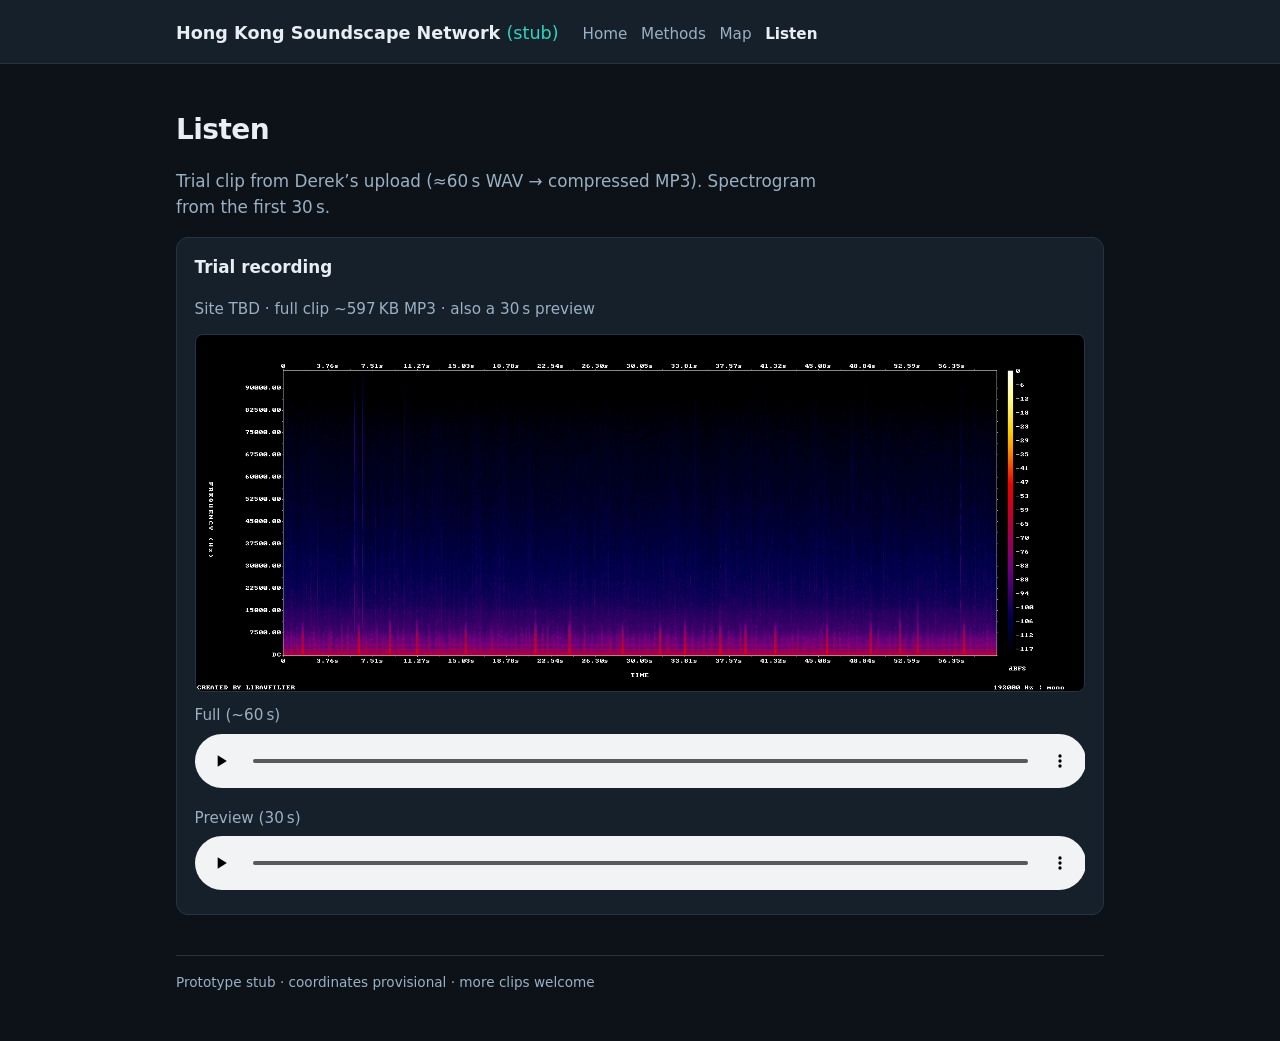
==== listen.html @ 25b22733 "Initial Hong Kong Soundscape Network site stub" ====
<!DOCTYPE html>
<html lang="en">
<head>
  <meta charset="utf-8" />
  <meta name="viewport" content="width=device-width, initial-scale=1" />
  <title>Listen · Hong Kong Soundscape Network</title>
  <link rel="stylesheet" href="css/site.css" />
  <style>
    .clip { display: grid; gap: 0.75rem; }
    .clip img { width: 100%; height: auto; border-radius: 8px; border: 1px solid var(--border); background: #000; }
    audio { width: 100%; }
  </style>
</head>
<body>
  <header class="site">
    <div class="wrap">
      <a class="brand" href="index.html">Hong Kong Soundscape Network <span>(stub)</span></a>
      <nav>
        <a href="index.html">Home</a>
        <a href="methods.html">Methods</a>
        <a href="map.html">Map</a>
        <a href="listen.html" aria-current="page">Listen</a>
      </nav>
    </div>
  </header>
  <main class="wrap">
    <h1>Listen</h1>
    <p class="lead">Trial clip from Derek’s upload (≈60 s WAV → compressed MP3). Spectrogram from the first 30 s.</p>

    <article class="card clip">
      <h3>Trial recording</h3>
      <p class="note">Site TBD · full clip ~597 KB MP3 · also a 30 s preview</p>
      <img src="assets/spectrograms/trial.png" alt="Spectrogram of trial recording (first 30 seconds)" width="1280" height="512" />
      <div>
        <p class="note" style="margin:0 0 0.35rem">Full (~60 s)</p>
        <audio controls preload="metadata" src="assets/audio/trial.mp3"></audio>
      </div>
      <div>
        <p class="note" style="margin:0 0 0.35rem">Preview (30 s)</p>
        <audio controls preload="metadata" src="assets/audio/trial-preview-30s.mp3"></audio>
      </div>
    </article>

    <footer>Prototype stub · coordinates provisional · more clips welcome</footer>
  </main>
</body>
</html>
---- css/site.css ----
:root {
  --bg: #0c1218;
  --surface: #15202b;
  --text: #e8eef4;
  --muted: #9bb0c3;
  --accent: #3d9cf0;
  --accent-2: #2dd4bf;
  --border: #243447;
  --max: 960px;
}
* { box-sizing: border-box; }
html, body { margin: 0; padding: 0; background: var(--bg); color: var(--text); font-family: "Segoe UI", system-ui, sans-serif; line-height: 1.55; }
a { color: var(--accent); text-decoration: none; }
a:hover { text-decoration: underline; }
.wrap { max-width: var(--max); margin: 0 auto; padding: 1.25rem 1rem 3rem; }
header.site {
  border-bottom: 1px solid var(--border);
  background: var(--surface);
}
header.site .wrap { display: flex; flex-wrap: wrap; gap: 0.75rem 1.5rem; align-items: baseline; padding-bottom: 1rem; }
.brand { font-weight: 700; font-size: 1.1rem; color: var(--text); }
.brand span { color: var(--accent-2); font-weight: 500; }
nav { display: flex; flex-wrap: wrap; gap: 0.85rem; }
nav a { color: var(--muted); font-size: 0.95rem; }
nav a[aria-current="page"] { color: var(--text); font-weight: 600; }
h1 { font-size: 1.75rem; margin: 1.5rem 0 0.5rem; letter-spacing: -0.02em; }
h2 { font-size: 1.2rem; margin: 1.75rem 0 0.5rem; color: var(--accent-2); }
p.lead { color: var(--muted); font-size: 1.05rem; max-width: 42rem; }
.card {
  background: var(--surface);
  border: 1px solid var(--border);
  border-radius: 12px;
  padding: 1rem 1.1rem;
  margin: 0.85rem 0;
}
.card h3 { margin: 0 0 0.35rem; font-size: 1.05rem; }
.card p { margin: 0; color: var(--muted); font-size: 0.95rem; }
.grid { display: grid; gap: 0.85rem; }
@media (min-width: 700px) { .grid.cols-3 { grid-template-columns: repeat(3, 1fr); } }
#map {
  height: min(70vh, 520px);
  border-radius: 12px;
  border: 1px solid var(--border);
  margin-top: 1rem;
}
.note { font-size: 0.9rem; color: var(--muted); }
.placeholder {
  border: 1px dashed var(--border);
  border-radius: 12px;
  padding: 1.5rem;
  color: var(--muted);
  background: #101820;
}
footer { margin-top: 2.5rem; padding-top: 1rem; border-top: 1px solid var(--border); color: var(--muted); font-size: 0.85rem; }
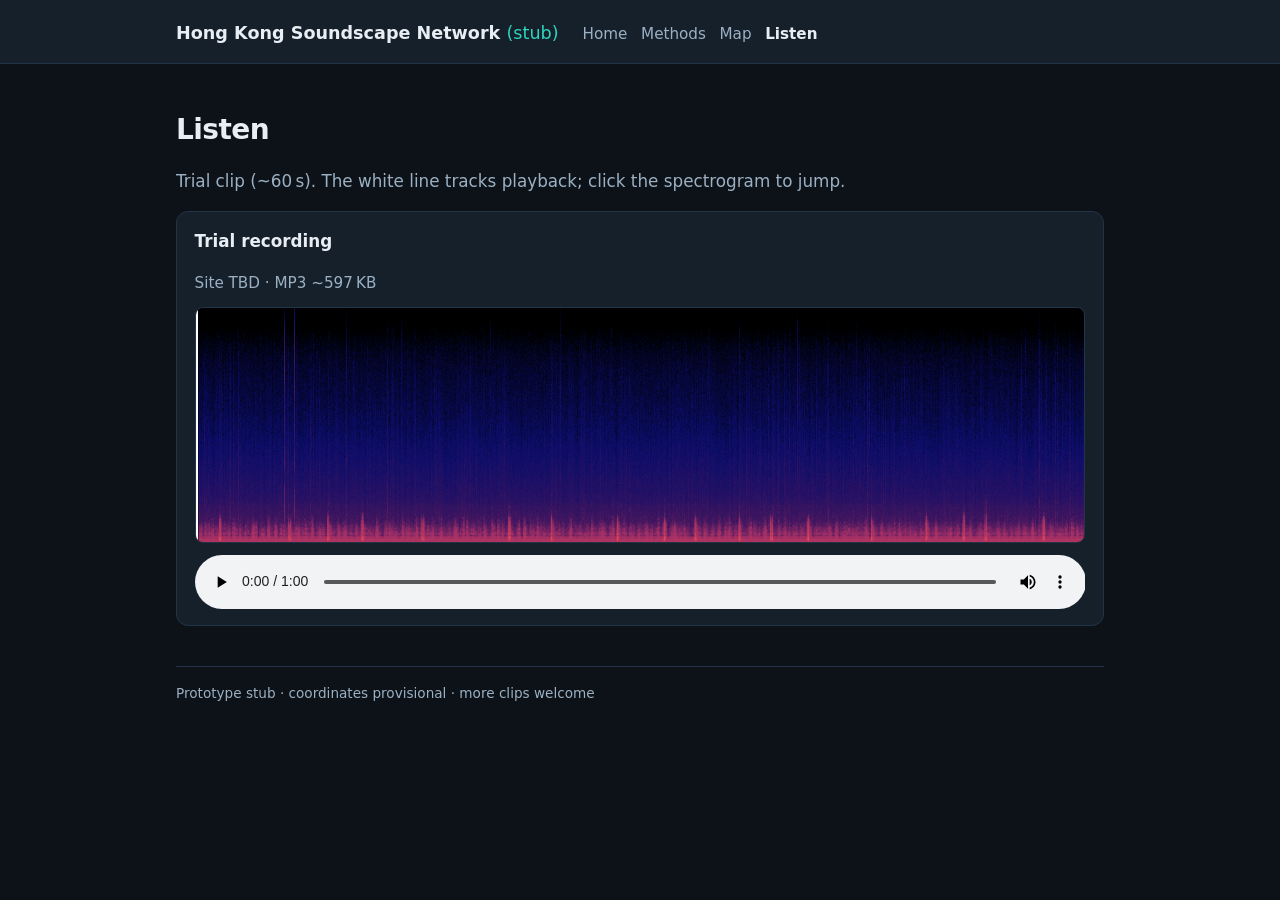
==== commit c28a20e0: "Fix map OSM tiles; interactive spectrogram playhead" ====
--- a/listen.html
+++ b/listen.html
@@ -7,7 +7,25 @@
   <link rel="stylesheet" href="css/site.css" />
   <style>
     .clip { display: grid; gap: 0.75rem; }
-    .clip img { width: 100%; height: auto; border-radius: 8px; border: 1px solid var(--border); background: #000; }
+    .spec {
+      position: relative;
+      cursor: pointer;
+      border-radius: 8px;
+      overflow: hidden;
+      border: 1px solid var(--border);
+      background: #000;
+    }
+    .spec img { display: block; width: 100%; height: auto; }
+    .playhead {
+      position: absolute;
+      top: 0;
+      bottom: 0;
+      width: 2px;
+      background: #fff;
+      box-shadow: 0 0 0 1px rgba(0,0,0,.45);
+      left: 0;
+      pointer-events: none;
+    }
     audio { width: 100%; }
   </style>
 </head>
@@ -25,23 +43,42 @@
   </header>
   <main class="wrap">
     <h1>Listen</h1>
-    <p class="lead">Trial clip from Derek’s upload (≈60 s WAV → compressed MP3). Spectrogram from the first 30 s.</p>
+    <p class="lead">Trial clip (~60 s). The white line tracks playback; click the spectrogram to jump.</p>
 
     <article class="card clip">
       <h3>Trial recording</h3>
-      <p class="note">Site TBD · full clip ~597 KB MP3 · also a 30 s preview</p>
-      <img src="assets/spectrograms/trial.png" alt="Spectrogram of trial recording (first 30 seconds)" width="1280" height="512" />
-      <div>
-        <p class="note" style="margin:0 0 0.35rem">Full (~60 s)</p>
-        <audio controls preload="metadata" src="assets/audio/trial.mp3"></audio>
+      <p class="note">Site TBD · MP3 ~597 KB</p>
+      <div class="spec" id="spec">
+        <img src="assets/spectrograms/trial-full.png" alt="Spectrogram of the full trial recording" width="1600" height="420" />
+        <div class="playhead" id="playhead"></div>
       </div>
-      <div>
-        <p class="note" style="margin:0 0 0.35rem">Preview (30 s)</p>
-        <audio controls preload="metadata" src="assets/audio/trial-preview-30s.mp3"></audio>
-      </div>
+      <audio id="player" controls preload="metadata" src="assets/audio/trial.mp3"></audio>
     </article>
 
     <footer>Prototype stub · coordinates provisional · more clips welcome</footer>
   </main>
+  <script>
+    const audio = document.getElementById("player");
+    const spec = document.getElementById("spec");
+    const head = document.getElementById("playhead");
+
+    function place() {
+      const d = audio.duration;
+      if (!d || !isFinite(d)) return;
+      head.style.left = (audio.currentTime / d * 100) + "%";
+    }
+    audio.addEventListener("timeupdate", place);
+    audio.addEventListener("seeked", place);
+    audio.addEventListener("loadedmetadata", place);
+
+    spec.addEventListener("click", (e) => {
+      const d = audio.duration;
+      if (!d || !isFinite(d)) return;
+      const rect = spec.getBoundingClientRect();
+      const ratio = Math.min(1, Math.max(0, (e.clientX - rect.left) / rect.width));
+      audio.currentTime = ratio * d;
+      place();
+    });
+  </script>
 </body>
 </html>
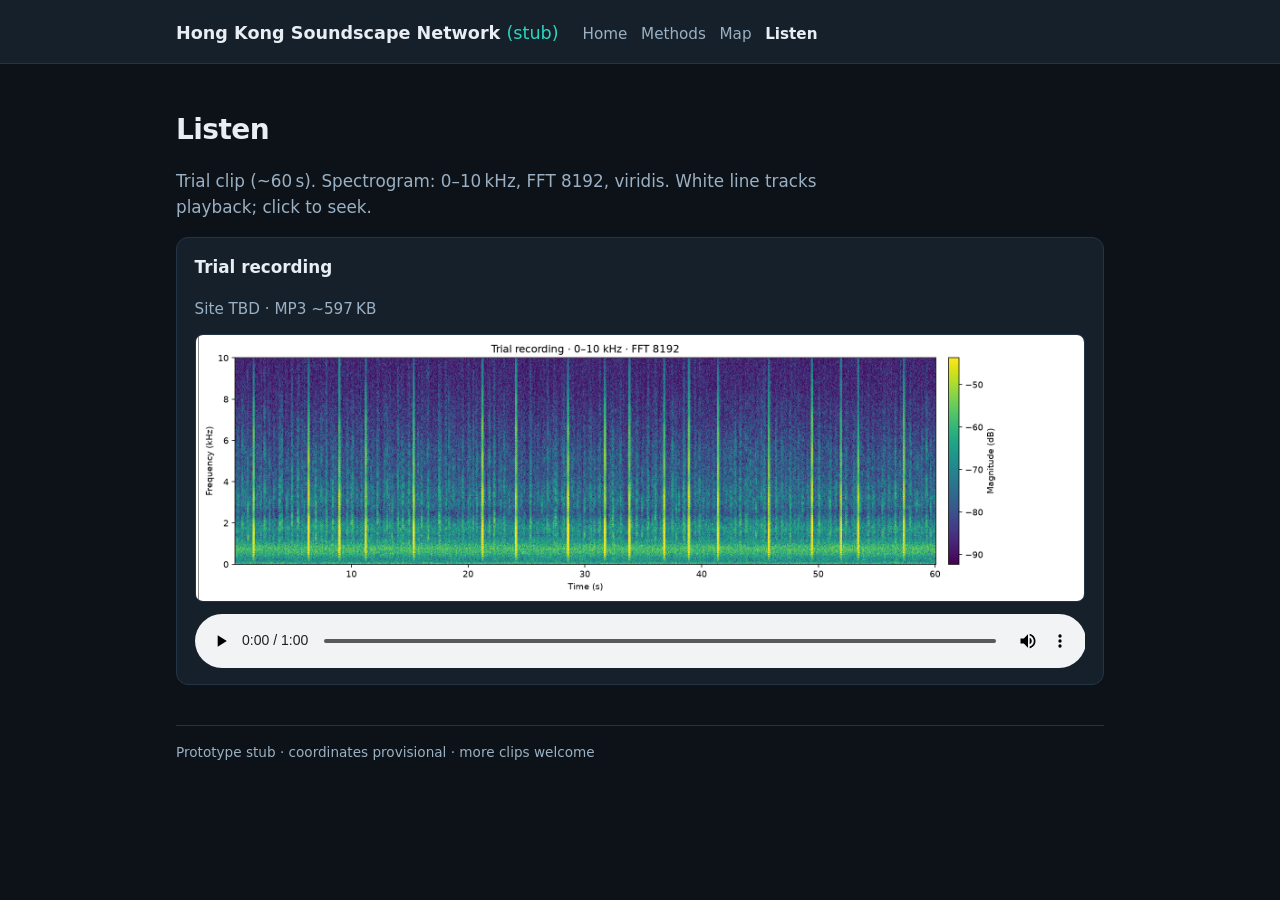
==== commit 1f459441: "Update spectrogram: 0-10kHz viridis with axis labels" ====
--- a/listen.html
+++ b/listen.html
@@ -43,7 +43,7 @@
   </header>
   <main class="wrap">
     <h1>Listen</h1>
-    <p class="lead">Trial clip (~60 s). The white line tracks playback; click the spectrogram to jump.</p>
+    <p class="lead">Trial clip (~60 s). Spectrogram: 0–10 kHz, FFT 8192, viridis. White line tracks playback; click to seek.</p>
 
     <article class="card clip">
       <h3>Trial recording</h3>
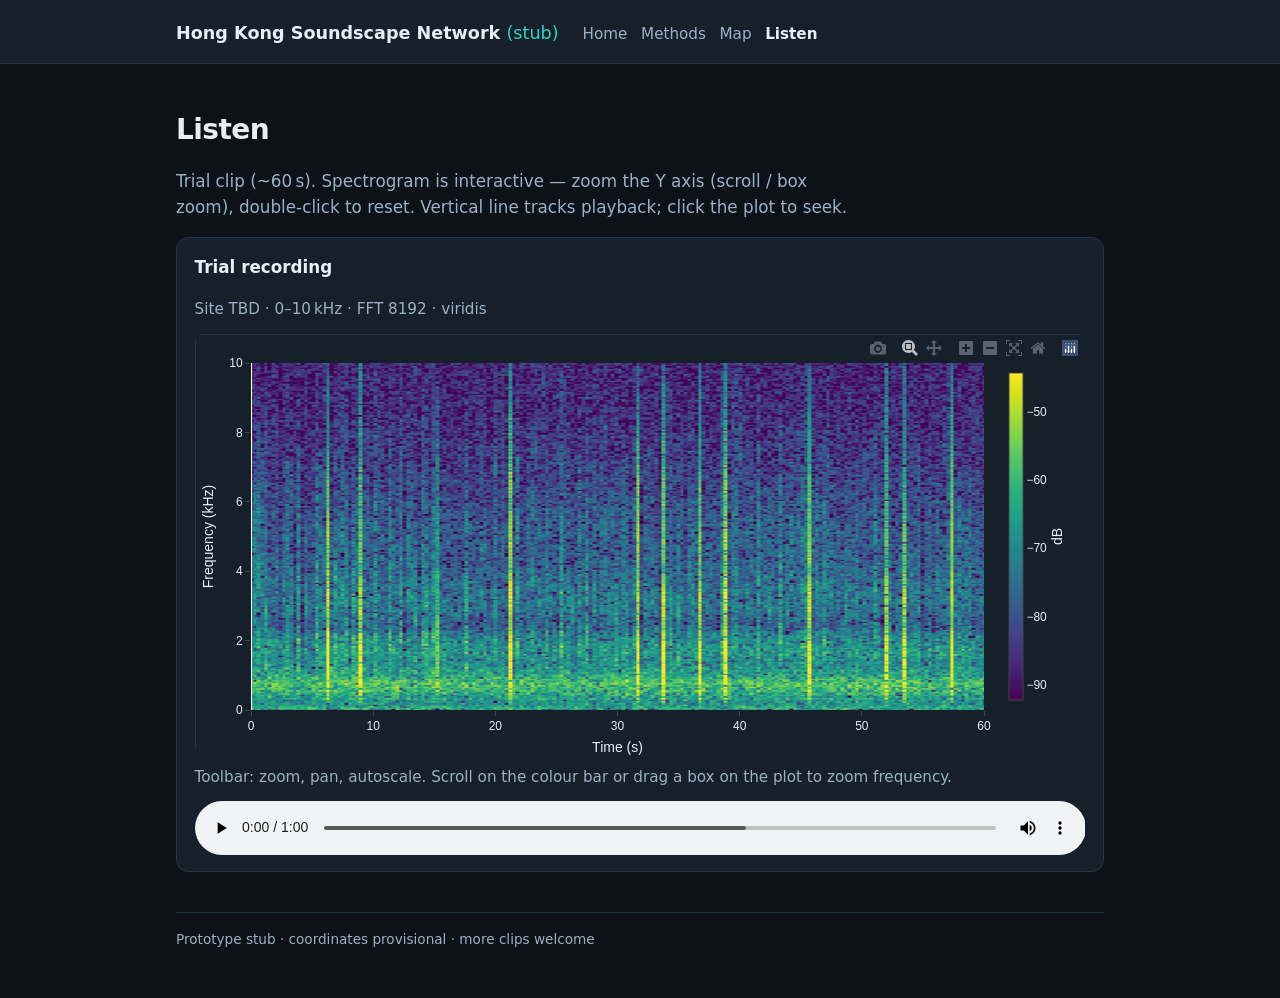
==== commit 5b7e7154: "Interactive Plotly spectrogram with Y-axis zoom" ====
--- a/listen.html
+++ b/listen.html
@@ -5,28 +5,12 @@
   <meta name="viewport" content="width=device-width, initial-scale=1" />
   <title>Listen · Hong Kong Soundscape Network</title>
   <link rel="stylesheet" href="css/site.css" />
+  <script src="https://cdn.plot.ly/plotly-2.35.2.min.js" charset="utf-8"></script>
   <style>
     .clip { display: grid; gap: 0.75rem; }
-    .spec {
-      position: relative;
-      cursor: pointer;
-      border-radius: 8px;
-      overflow: hidden;
-      border: 1px solid var(--border);
-      background: #000;
-    }
-    .spec img { display: block; width: 100%; height: auto; }
-    .playhead {
-      position: absolute;
-      top: 0;
-      bottom: 0;
-      width: 2px;
-      background: #fff;
-      box-shadow: 0 0 0 1px rgba(0,0,0,.45);
-      left: 0;
-      pointer-events: none;
-    }
+    #spec { width: 100%; height: min(52vh, 420px); border-radius: 8px; border: 1px solid var(--border); background: #111; }
     audio { width: 100%; }
+    .hint { font-size: 0.9rem; color: var(--muted); margin: 0; }
   </style>
 </head>
 <body>
@@ -43,15 +27,13 @@
   </header>
   <main class="wrap">
     <h1>Listen</h1>
-    <p class="lead">Trial clip (~60 s). Spectrogram: 0–10 kHz, FFT 8192, viridis. White line tracks playback; click to seek.</p>
+    <p class="lead">Trial clip (~60 s). Spectrogram is interactive — zoom the Y axis (scroll / box zoom), double-click to reset. Vertical line tracks playback; click the plot to seek.</p>
 
     <article class="card clip">
       <h3>Trial recording</h3>
-      <p class="note">Site TBD · MP3 ~597 KB</p>
-      <div class="spec" id="spec">
-        <img src="assets/spectrograms/trial-full.png" alt="Spectrogram of the full trial recording" width="1600" height="420" />
-        <div class="playhead" id="playhead"></div>
-      </div>
+      <p class="note">Site TBD · 0–10 kHz · FFT 8192 · viridis</p>
+      <div id="spec" role="img" aria-label="Interactive spectrogram"></div>
+      <p class="hint">Toolbar: zoom, pan, autoscale. Scroll on the colour bar or drag a box on the plot to zoom frequency.</p>
       <audio id="player" controls preload="metadata" src="assets/audio/trial.mp3"></audio>
     </article>
 
@@ -59,26 +41,91 @@
   </main>
   <script>
     const audio = document.getElementById("player");
-    const spec = document.getElementById("spec");
-    const head = document.getElementById("playhead");
+    let duration = 60;
+    let playhead = 0;
 
-    function place() {
-      const d = audio.duration;
-      if (!d || !isFinite(d)) return;
-      head.style.left = (audio.currentTime / d * 100) + "%";
+    function layoutWithHead(t) {
+      return {
+        margin: { l: 55, r: 70, t: 28, b: 45 },
+        paper_bgcolor: "#15202b",
+        plot_bgcolor: "#0c1218",
+        font: { color: "#e8eef4", size: 12 },
+        xaxis: {
+          title: "Time (s)",
+          range: [0, duration],
+          gridcolor: "#243447",
+          zeroline: false,
+        },
+        yaxis: {
+          title: "Frequency (kHz)",
+          range: [0, 10],
+          gridcolor: "#243447",
+          zeroline: false,
+        },
+        shapes: [{
+          type: "line",
+          x0: t, x1: t,
+          y0: 0, y1: 1,
+          yref: "paper",
+          line: { color: "#ffffff", width: 2 },
+        }],
+        dragmode: "zoom",
+      };
     }
-    audio.addEventListener("timeupdate", place);
-    audio.addEventListener("seeked", place);
-    audio.addEventListener("loadedmetadata", place);
 
-    spec.addEventListener("click", (e) => {
-      const d = audio.duration;
-      if (!d || !isFinite(d)) return;
-      const rect = spec.getBoundingClientRect();
-      const ratio = Math.min(1, Math.max(0, (e.clientX - rect.left) / rect.width));
-      audio.currentTime = ratio * d;
-      place();
+    fetch("assets/spectrograms/trial-spec.json")
+      .then((r) => r.json())
+      .then((data) => {
+        const trace = {
+          z: data.z,
+          x: data.t,
+          y: data.f_khz,
+          type: "heatmap",
+          colorscale: "Viridis",
+          zmin: data.zmin,
+          zmax: data.zmax,
+          colorbar: { title: { text: "dB", side: "right" }, thickness: 14 },
+          hovertemplate: "t=%{x:.2f}s<br>f=%{y:.2f} kHz<br>%{z:.1f} dB<extra></extra>",
+        };
+        const config = {
+          responsive: true,
+          displayModeBar: true,
+          modeBarButtonsToRemove: ["lasso2d", "select2d"],
+          scrollZoom: true,
+        };
+        return Plotly.newPlot("spec", [trace], layoutWithHead(0), config).then(() => {
+          const gd = document.getElementById("spec");
+          gd.on("plotly_click", (ev) => {
+            if (!ev || !ev.points || !ev.points.length) return;
+            const x = ev.points[0].x;
+            if (audio.duration && isFinite(audio.duration)) {
+              audio.currentTime = Math.min(Math.max(0, x), audio.duration);
+            }
+            updateHead();
+          });
+        });
+      });
+
+    function updateHead() {
+      if (audio.duration && isFinite(audio.duration)) duration = audio.duration;
+      playhead = audio.currentTime || 0;
+      // Only move the playhead — do not reset Y zoom
+      Plotly.relayout("spec", {
+        shapes: [{
+          type: "line",
+          x0: playhead, x1: playhead,
+          y0: 0, y1: 1,
+          yref: "paper",
+          line: { color: "#ffffff", width: 2 },
+        }],
+      });
+    }
+    audio.addEventListener("loadedmetadata", () => {
+      duration = audio.duration;
+      updateHead();
     });
+    audio.addEventListener("timeupdate", updateHead);
+    audio.addEventListener("seeked", updateHead);
   </script>
 </body>
 </html>
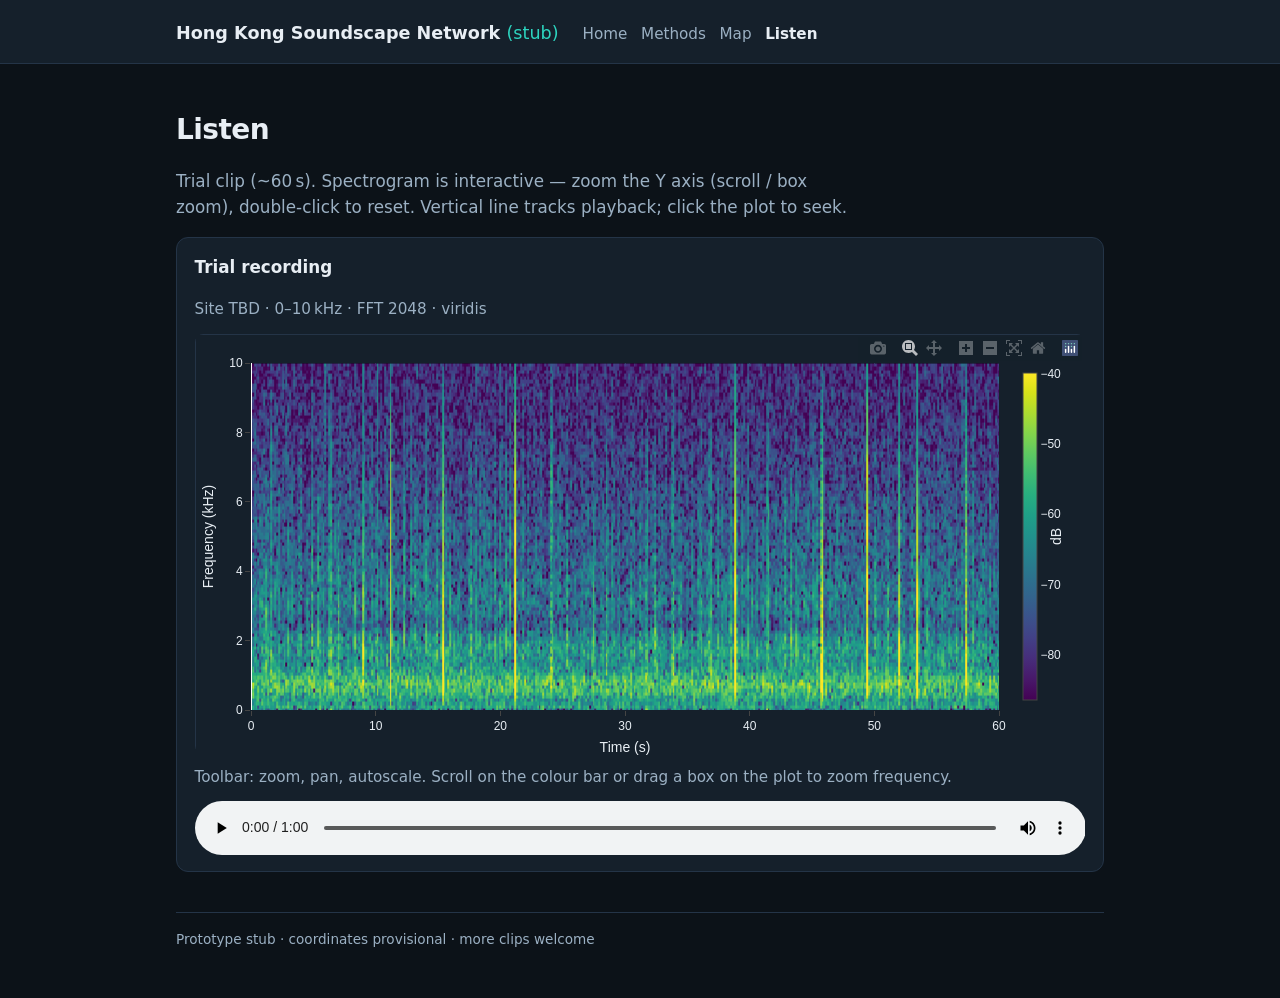
==== commit 30118010: "Spectrogram FFT 2048 for fish chorus time resolution" ====
--- a/listen.html
+++ b/listen.html
@@ -31,7 +31,7 @@
 
     <article class="card clip">
       <h3>Trial recording</h3>
-      <p class="note">Site TBD · 0–10 kHz · FFT 8192 · viridis</p>
+      <p class="note">Site TBD · 0–10 kHz · FFT 2048 · viridis</p>
       <div id="spec" role="img" aria-label="Interactive spectrogram"></div>
       <p class="hint">Toolbar: zoom, pan, autoscale. Scroll on the colour bar or drag a box on the plot to zoom frequency.</p>
       <audio id="player" controls preload="metadata" src="assets/audio/trial.mp3"></audio>
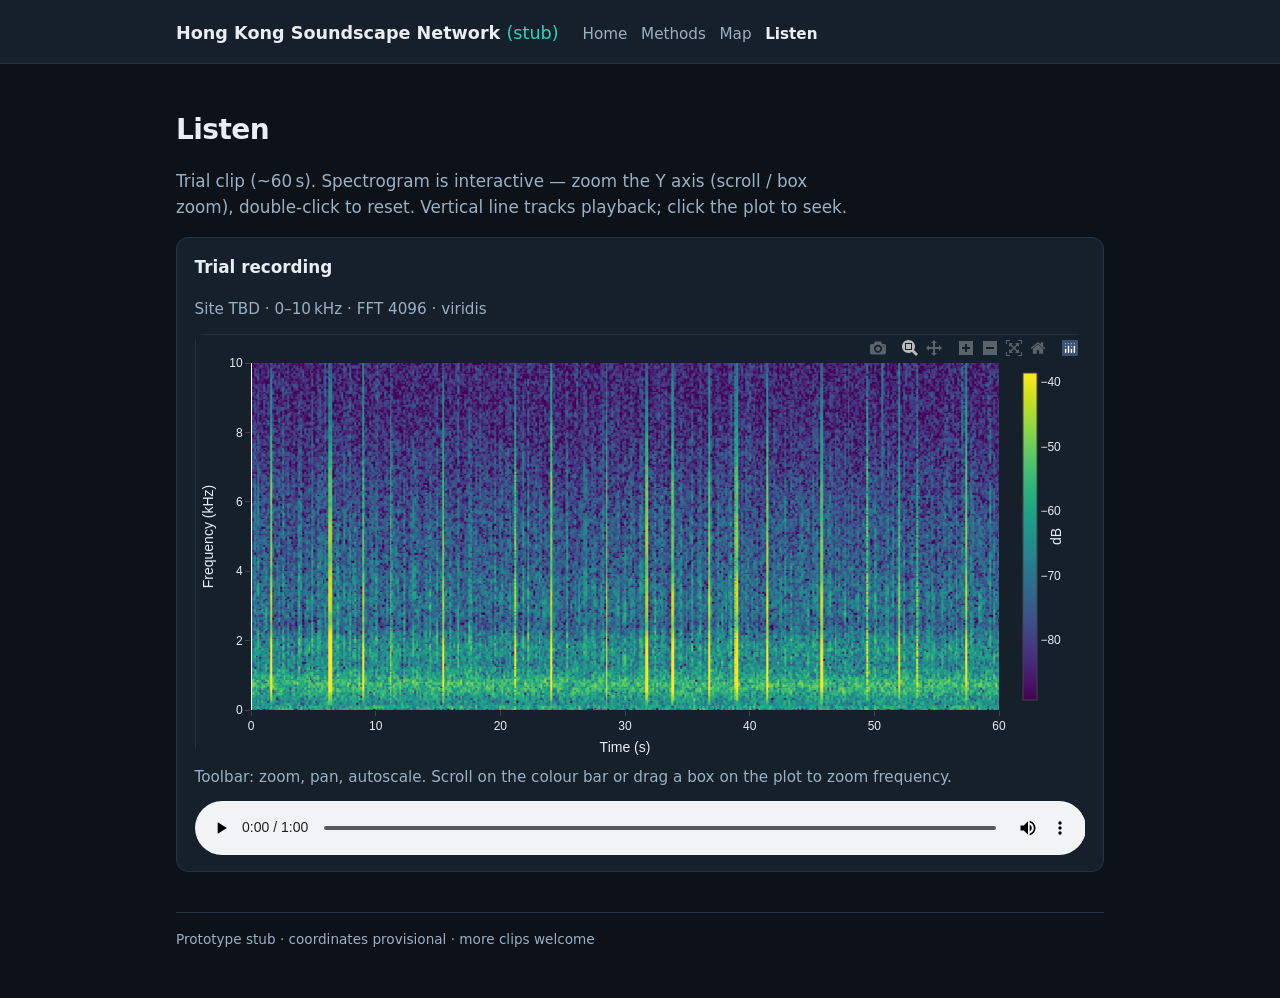
==== commit 370582a5: "Spectrogram FFT 4096" ====
--- a/listen.html
+++ b/listen.html
@@ -31,7 +31,7 @@
 
     <article class="card clip">
       <h3>Trial recording</h3>
-      <p class="note">Site TBD · 0–10 kHz · FFT 2048 · viridis</p>
+      <p class="note">Site TBD · 0–10 kHz · FFT 4096 · viridis</p>
       <div id="spec" role="img" aria-label="Interactive spectrogram"></div>
       <p class="hint">Toolbar: zoom, pan, autoscale. Scroll on the colour bar or drag a box on the plot to zoom frequency.</p>
       <audio id="player" controls preload="metadata" src="assets/audio/trial.mp3"></audio>
